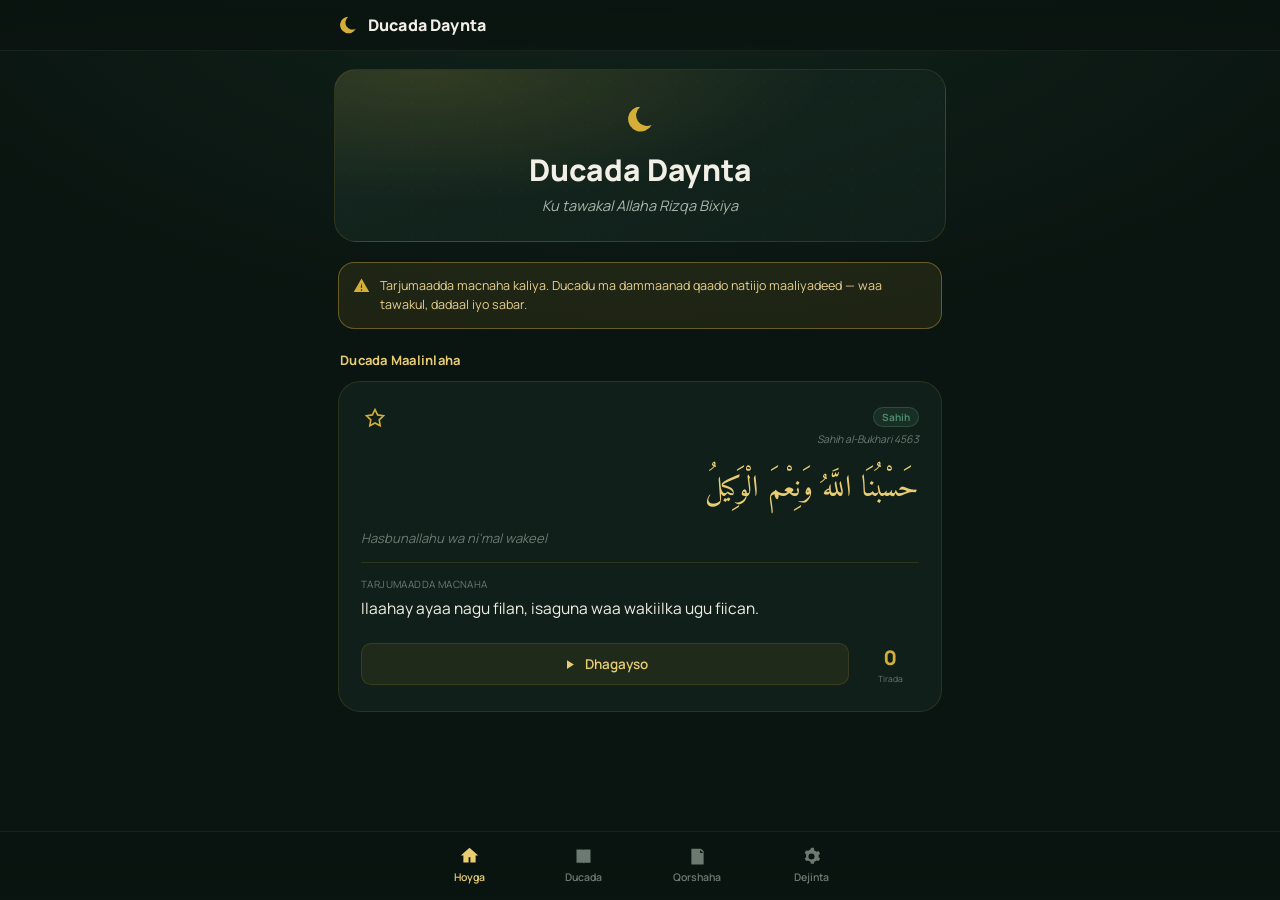
==== index.html @ 13202ce5 "Add files via upload" ====
<!DOCTYPE html>
<html lang="so">
<head>
<meta charset="UTF-8">
<meta name="viewport" content="width=device-width, initial-scale=1, viewport-fit=cover">
<title>Ducada Daynta</title>
<meta name="description" content="Ducooyin lagu tawakalo Allaha marka daynta la joogo — Soomaali, Carabi iyo Ingiriisi.">
<meta name="theme-color" content="#0a1410">
<link rel="manifest" href="manifest.json">
<link rel="icon" href="icons/favicon.png">
<link rel="apple-touch-icon" href="icons/icon-192.png">

<link rel="preconnect" href="https://fonts.googleapis.com">
<link rel="preconnect" href="https://fonts.gstatic.com" crossorigin>
<link href="https://fonts.googleapis.com/css2?family=Amiri:wght@400;700&family=Manrope:wght@400;500;600;700;800&display=swap" rel="stylesheet">

<link rel="stylesheet" href="style.css">
</head>
<body>

<div id="app" class="app">

  <!-- ======================= HEADER ======================= -->
  <header class="topbar">
    <div class="topbar-inner">
      <span class="brand-mark" aria-hidden="true">
        <svg viewBox="0 0 24 24" width="20" height="20"><path fill="currentColor" d="M12.5 2a10 10 0 1 0 8.9 14.5 8.5 8.5 0 0 1-9.6-13.9c.24-.17.1-.55-.2-.55A9.9 9.9 0 0 0 12.5 2Z"/></svg>
      </span>
      <span class="brand-name" data-i18n="title">Ducada Daynta</span>
      <button id="installBtn" class="install-btn" hidden type="button">
        <svg viewBox="0 0 24 24" width="15" height="15"><path fill="currentColor" d="M12 3v10.6l3.3-3.3 1.4 1.4L12 17l-4.7-4.7 1.4-1.4L12 13.6V3h0ZM5 19h14v2H5z"/></svg>
        <span data-i18n="install">Ku rakib</span>
      </button>
    </div>
  </header>

  <!-- ======================= MAIN VIEWS ======================= -->
  <main id="view" class="view"></main>

  <!-- ======================= TAB BAR ======================= -->
  <nav class="tabbar" role="tablist" aria-label="Main navigation">
    <button class="tab-item" data-tab="home" role="tab" aria-selected="true">
      <svg viewBox="0 0 24 24" width="21" height="21"><path fill="currentColor" d="M12 3 2 12h3v8h6v-6h2v6h6v-8h3L12 3Z"/></svg>
      <span data-i18n="tab_home">Hoyga</span>
    </button>
    <button class="tab-item" data-tab="library" role="tab" aria-selected="false">
      <svg viewBox="0 0 24 24" width="21" height="21"><path fill="currentColor" d="M4 4h6.5c1 0 1.9.4 2.5 1.1V20a3.5 3.5 0 0 0-2.5-1H4V4Zm16 0v15h-6.5a3.5 3.5 0 0 0-2.5 1V5.1A3.4 3.4 0 0 1 13.5 4H20Z"/></svg>
      <span data-i18n="tab_library">Ducada</span>
    </button>
    <button class="tab-item" data-tab="journal" role="tab" aria-selected="false">
      <svg viewBox="0 0 24 24" width="21" height="21"><path fill="currentColor" d="M5 3h11l3 3v15H5V3Zm10 1.5V8h3.5L15 4.5ZM7 12h10v1.6H7V12Zm0 4h10v1.6H7V16Zm0-8h6v1.6H7V8Z"/></svg>
      <span data-i18n="tab_journal">Qorshaha</span>
    </button>
    <button class="tab-item" data-tab="settings" role="tab" aria-selected="false">
      <svg viewBox="0 0 24 24" width="21" height="21"><path fill="currentColor" d="M12 8.5a3.5 3.5 0 1 1 0 7 3.5 3.5 0 0 1 0-7Zm8.2 3.5c0-.6-.05-1.1-.14-1.65l1.8-1.4-1.8-3.1-2.1.8a7.3 7.3 0 0 0-2.85-1.65L14.7 2h-3.4l-.4 2.1a7.3 7.3 0 0 0-2.85 1.65l-2.1-.8-1.8 3.1 1.8 1.4c-.09.55-.14 1.05-.14 1.65s.05 1.1.14 1.65l-1.8 1.4 1.8 3.1 2.1-.8a7.3 7.3 0 0 0 2.85 1.65l.4 2.1h3.4l.4-2.1a7.3 7.3 0 0 0 2.85-1.65l2.1.8 1.8-3.1-1.8-1.4c.09-.55.14-1.05.14-1.65Z"/></svg>
      <span data-i18n="tab_settings">Dejinta</span>
    </button>
  </nav>

</div>

<!-- toast -->
<div id="toast" class="toast" role="status" aria-live="polite"></div>

<script src="app.js"></script>
</body>
</html>
---- style.css ----
/* =============================================================
   Ducada Daynta — design tokens
   Deep green-black canvas, warm gold accent, Amiri for Arabic,
   Manrope for UI. Quiet everywhere, gold spent sparingly.
   ============================================================= */

:root{
  --bg:            #0a1410;
  --bg-elevated:   #101f19;
  --bg-elevated-2: #142720;
  --hairline:      rgba(212,175,55,.14);
  --hairline-soft: rgba(255,255,255,.06);

  --gold:          #d4af37;
  --gold-light:    #e8cd73;
  --gold-dim:      rgba(212,175,55,.5);
  --sage:          #2f6b4f;
  --sage-light:    #4f8a6c;

  --text:          #f2efe6;
  --text-muted:    #a9b4ac;
  --text-faint:    #6d7a72;

  --danger:        #d97b6c;
  --warn-bg:        rgba(212,175,55,.1);
  --warn-border:    rgba(212,175,55,.4);
  --warn-text:      #e6cf8f;

  --radius-s: 10px;
  --radius-m: 16px;
  --radius-l: 22px;

  --font-ui: 'Manrope', system-ui, -apple-system, 'Segoe UI', sans-serif;
  --font-ar: 'Amiri', 'Traditional Arabic', serif;

  --safe-t: env(safe-area-inset-top, 0px);
  --safe-b: env(safe-area-inset-bottom, 0px);
}

*{ box-sizing: border-box; }
html,body{ height:100%; }
html{ scroll-padding-top: var(--safe-t); }

body{
  margin:0;
  background: radial-gradient(120% 90% at 50% -10%, #12241c 0%, var(--bg) 55%);
  color: var(--text);
  font-family: var(--font-ui);
  -webkit-font-smoothing: antialiased;
  overscroll-behavior-y: none;
}

button, input, textarea{ font-family: inherit; color: inherit; }
button{ cursor:pointer; }
:focus-visible{ outline: 2px solid var(--gold); outline-offset: 2px; }

@media (prefers-reduced-motion: reduce){
  *{ animation-duration: .001ms !important; transition-duration: .001ms !important; }
}

/* ================= app shell ================= */

.app{
  min-height: 100%;
  display: flex;
  flex-direction: column;
}

.topbar{
  position: sticky;
  top: 0;
  z-index: 20;
  padding-top: var(--safe-t);
  background: linear-gradient(180deg, rgba(10,20,16,.97), rgba(10,20,16,.86));
  backdrop-filter: blur(10px);
  border-bottom: 1px solid var(--hairline-soft);
}
.topbar-inner{
  max-width: 640px;
  margin: 0 auto;
  padding: 14px 18px;
  display: flex;
  align-items: center;
  gap: 10px;
}
.brand-mark{
  display:flex;
  color: var(--gold);
  flex-shrink: 0;
}
.brand-name{
  font-weight: 800;
  font-size: 16px;
  letter-spacing: .01em;
}
.install-btn{
  margin-inline-start: auto;
  display: flex;
  align-items: center;
  gap: 6px;
  background: transparent;
  border: 1px solid var(--gold-dim);
  color: var(--gold-light);
  font-size: 12.5px;
  font-weight: 600;
  padding: 7px 12px;
  border-radius: 999px;
  transition: background .15s ease, transform .15s ease;
}
.install-btn:active{ transform: scale(.96); }
.install-btn:hover{ background: rgba(212,175,55,.08); }
.install-btn[hidden]{ display: none; }

.view{
  flex: 1;
  max-width: 640px;
  width: 100%;
  margin: 0 auto;
  padding: 0 18px 110px;
}

/* ================= tab bar ================= */

.tabbar{
  position: fixed;
  inset-inline: 0;
  bottom: 0;
  z-index: 30;
  display: flex;
  justify-content: center;
  gap: 4px;
  padding: 8px 14px calc(10px + var(--safe-b));
  background: linear-gradient(0deg, rgba(10,20,16,.98), rgba(10,20,16,.9));
  border-top: 1px solid var(--hairline-soft);
  backdrop-filter: blur(10px);
}
.tab-item{
  flex: 1;
  max-width: 110px;
  background: none;
  border: none;
  display: flex;
  flex-direction: column;
  align-items: center;
  gap: 3px;
  padding: 6px 4px;
  color: var(--text-faint);
  border-radius: var(--radius-s);
  transition: color .15s ease;
}
.tab-item svg{ transition: transform .15s ease; }
.tab-item[aria-selected="true"]{ color: var(--gold-light); }
.tab-item[aria-selected="true"] svg{ transform: translateY(-1px); }
.tab-item span{ font-size: 10.5px; font-weight: 600; }

/* ================= hero (home) ================= */

.hero{
  position: relative;
  margin: 18px -4px 20px;
  padding: 34px 22px 26px;
  border-radius: var(--radius-l);
  background:
    radial-gradient(120% 140% at 15% 0%, rgba(212,175,55,.16), transparent 55%),
    linear-gradient(160deg, var(--bg-elevated-2), var(--bg-elevated));
  border: 1px solid var(--hairline);
  overflow: hidden;
  text-align: center;
}
.hero::after{
  content:"";
  position: absolute;
  inset: 0;
  background-image: radial-gradient(circle, rgba(212,175,55,.35) 1px, transparent 1px);
  background-size: 22px 22px;
  opacity: .07;
  pointer-events: none;
}
.hero-crescent{ color: var(--gold); margin-bottom: 10px; }
.hero-title{
  font-size: 26px;
  font-weight: 800;
  margin: 0 0 6px;
  letter-spacing: .01em;
}
.hero-sub{
  margin: 0;
  color: var(--text-muted);
  font-size: 14.5px;
  font-style: italic;
}

.section-title{
  font-size: 13px;
  font-weight: 700;
  color: var(--gold-light);
  margin: 22px 2px 12px;
  letter-spacing: .02em;
}
.section-title:first-child{ margin-top: 6px; }

/* ================= disclaimer ================= */

.disclaimer{
  display:flex;
  gap:10px;
  background: var(--warn-bg);
  border: 1px solid var(--warn-border);
  border-radius: var(--radius-m);
  padding: 13px 14px;
  margin-bottom: 6px;
}
.disclaimer svg{ flex-shrink:0; color: var(--gold); margin-top:1px; }
.disclaimer p{
  margin: 0;
  color: var(--warn-text);
  font-size: 12.5px;
  line-height: 1.55;
}

/* ================= dua card ================= */

.dua-card{
  background: var(--bg-elevated);
  border: 1px solid var(--hairline);
  border-radius: var(--radius-l);
  padding: 22px;
  margin-bottom: 16px;
}
.dua-card-head{
  display:flex;
  justify-content: space-between;
  align-items: flex-start;
  margin-bottom: 14px;
  gap: 10px;
}
.fav-btn{
  background:none;
  border:none;
  color: var(--gold);
  font-size: 22px;
  line-height: 1;
  padding: 2px;
}
.fav-btn svg{ display:block; }
.source-block{ text-align: end; }
.grade-badge{
  display:inline-block;
  font-size: 10px;
  font-weight: 700;
  color: var(--sage-light);
  background: rgba(79,138,108,.15);
  border: 1px solid rgba(79,138,108,.35);
  padding: 2px 8px;
  border-radius: 999px;
  margin-bottom: 5px;
}
.source-text{ font-size: 10.5px; color: var(--text-faint); font-style: italic; }

.arabic-text{
  font-family: var(--font-ar);
  direction: rtl;
  font-size: 27px;
  line-height: 1.9;
  color: var(--gold-light);
  margin: 0 0 12px;
  text-align: right;
}
.translit-text{
  font-size: 13px;
  color: var(--text-faint);
  font-style: italic;
  margin: 0 0 14px;
  line-height: 1.5;
}
.divider{ height:1px; background: var(--hairline); margin: 14px 0; }
.meaning-label{
  font-size: 10px;
  color: var(--text-faint);
  letter-spacing: .04em;
  margin: 0 0 5px;
}
.meaning-text{
  font-size: 15.5px;
  color: var(--text);
  line-height: 1.65;
  margin: 0;
}
.meaning-text[dir="rtl"]{ text-align: right; font-family: var(--font-ar); font-size: 17px; }

.dua-actions{
  display:flex;
  align-items:center;
  gap: 12px;
  margin-top: 18px;
}
.play-btn{
  flex:1;
  display:flex;
  align-items:center;
  justify-content:center;
  gap: 8px;
  background: rgba(212,175,55,.08);
  border: 1px solid var(--hairline);
  color: var(--gold-light);
  font-weight: 600;
  font-size: 13.5px;
  padding: 11px;
  border-radius: var(--radius-s);
  transition: background .15s ease;
}
.play-btn:hover{ background: rgba(212,175,55,.14); }
.play-btn.playing{ color: var(--text); border-color: var(--hairline-soft); }

.counter-btn{
  display:flex;
  flex-direction: column;
  align-items:center;
  background: none;
  border: none;
  padding: 4px 8px;
  min-width: 58px;
}
.counter-num{
  font-size: 20px;
  font-weight: 800;
  color: var(--gold);
  font-variant-numeric: tabular-nums;
}
.counter-lbl{ font-size: 8.5px; color: var(--text-faint); margin-top: 2px; }

/* ================= journal / lock ================= */

.lock-screen{
  min-height: 60vh;
  display:flex;
  flex-direction: column;
  align-items:center;
  justify-content:center;
  text-align:center;
  padding: 20px;
}
.lock-icon{
  width:56px; height:56px;
  border-radius:50%;
  display:flex; align-items:center; justify-content:center;
  background: rgba(212,175,55,.1);
  border: 1px solid var(--hairline);
  color: var(--gold);
  margin-bottom: 18px;
}
.lock-title{ font-size: 19px; font-weight: 800; margin: 0 0 8px; }
.lock-sub{ color: var(--text-muted); font-size: 13.5px; margin: 0 0 24px; max-width: 260px; }

.pin-dots{ display:flex; gap: 12px; margin-bottom: 22px; }
.pin-dot{
  width:13px; height:13px; border-radius:50%;
  border: 1.5px solid var(--gold-dim);
  background: transparent;
  transition: background .12s ease;
}
.pin-dot.filled{ background: var(--gold); }
.pin-dot.shake-error{ border-color: var(--danger); }

.pinpad{
  display:grid;
  grid-template-columns: repeat(3, 1fr);
  gap: 12px;
  width: 100%;
  max-width: 260px;
}
.pinpad button{
  aspect-ratio: 1;
  border-radius: 50%;
  background: var(--bg-elevated);
  border: 1px solid var(--hairline-soft);
  font-size: 19px;
  font-weight: 600;
  color: var(--text);
}
.pinpad button:active{ background: var(--bg-elevated-2); }
.pinpad button.ghost{ background: none; border: none; color: var(--text-faint); font-size: 13px; }

.lock-error{ color: var(--danger); font-size: 12.5px; min-height: 18px; margin-bottom: 4px; }

.setup-pin-note{
  font-size: 12px;
  color: var(--text-faint);
  margin-top: 16px;
  max-width: 240px;
}

textarea.journal-input{
  width:100%;
  background: var(--bg-elevated);
  border: 1px solid var(--hairline);
  border-radius: var(--radius-m);
  padding: 14px;
  min-height: 110px;
  resize: vertical;
  color: var(--text);
  font-size: 15px;
  line-height: 1.55;
  margin-bottom: 12px;
}
textarea.journal-input::placeholder{ color: var(--text-faint); }
textarea.journal-input[dir="rtl"]{ text-align: right; }

.save-btn, .primary-btn{
  width:100%;
  background: linear-gradient(135deg, var(--gold), #b6912a);
  color: #14210e;
  font-weight: 800;
  font-size: 14.5px;
  padding: 13px;
  border: none;
  border-radius: var(--radius-s);
  display:flex; align-items:center; justify-content:center; gap:8px;
}
.save-btn:active, .primary-btn:active{ transform: scale(.99); }

.empty-state{
  text-align:center;
  color: var(--text-faint);
  font-size: 13.5px;
  padding: 30px 0;
}

.entry{
  background: var(--bg-elevated);
  border-inline-start: 3px solid var(--gold);
  border-radius: var(--radius-s);
  padding: 14px 16px;
  margin-bottom: 10px;
}
.entry-head{
  display:flex; justify-content:space-between; align-items:center;
  margin-bottom:6px;
}
.entry-date{ font-size:11px; color: var(--text-faint); }
.entry-tag{ font-size:10px; color: var(--text-faint); font-style:italic; }
.entry-text{ font-size: 14.5px; line-height:1.5; color: var(--text); margin:0; white-space: pre-wrap; }
.entry-text[dir="rtl"]{ text-align:right; }
.entry-del{
  background:none; border:none; color: var(--text-faint);
  font-size: 11px; margin-top: 8px; padding: 0;
}
.entry-del:hover{ color: var(--danger); }

/* ================= settings ================= */

.field-label{
  font-size: 12.5px;
  font-weight: 700;
  color: var(--text-muted);
  margin: 0 0 10px;
}
.lang-row{ display:flex; gap:8px; margin-bottom: 22px; }
.lang-btn{
  flex:1;
  background: var(--bg-elevated);
  border: 1px solid var(--hairline-soft);
  color: var(--text-muted);
  padding: 11px 6px;
  border-radius: var(--radius-s);
  font-weight: 600;
  font-size: 13px;
}
.lang-btn.active{
  background: rgba(212,175,55,.12);
  border-color: var(--gold-dim);
  color: var(--gold-light);
}

.setting-row{
  display:flex;
  justify-content: space-between;
  align-items:center;
  background: var(--bg-elevated);
  border: 1px solid var(--hairline-soft);
  border-radius: var(--radius-m);
  padding: 15px 16px;
  margin-bottom: 10px;
}
.setting-row-text .t{ font-size: 14.5px; font-weight: 600; }
.setting-row-text .d{ font-size: 11.5px; color: var(--text-faint); margin-top:2px; }

.switch{
  position: relative;
  width: 42px; height: 24px;
  background: var(--bg-elevated-2);
  border: 1px solid var(--hairline-soft);
  border-radius: 999px;
  flex-shrink: 0;
}
.switch::after{
  content:"";
  position:absolute; top:2px; left:2px;
  width: 18px; height: 18px;
  border-radius:50%;
  background: var(--text-faint);
  transition: transform .15s ease, background .15s ease;
}
.switch.on{ border-color: var(--gold-dim); }
.switch.on::after{ transform: translateX(18px); background: var(--gold); }

.danger-btn{
  width:100%;
  background: none;
  border: 1px solid rgba(217,123,108,.4);
  color: var(--danger);
  padding: 12px;
  border-radius: var(--radius-s);
  font-weight: 600;
  font-size: 13.5px;
  margin-top: 6px;
}

.about-block{
  margin-top: 26px;
  text-align:center;
  color: var(--text-faint);
  font-size: 11.5px;
  line-height: 1.7;
}

/* ================= toast ================= */

.toast{
  position: fixed;
  left: 50%;
  bottom: calc(84px + var(--safe-b));
  transform: translate(-50%, 12px);
  background: #1a2b23;
  border: 1px solid var(--hairline);
  color: var(--text);
  font-size: 13px;
  padding: 11px 18px;
  border-radius: 999px;
  opacity: 0;
  pointer-events: none;
  transition: opacity .2s ease, transform .2s ease;
  z-index: 50;
  white-space: nowrap;
  max-width: 90vw;
  overflow: hidden;
  text-overflow: ellipsis;
}
.toast.show{ opacity: 1; transform: translate(-50%, 0); }

/* ================= modal ================= */
.modal-backdrop{
  position: fixed; inset:0;
  background: rgba(5,10,8,.7);
  backdrop-filter: blur(2px);
  display:flex; align-items:flex-end; justify-content:center;
  z-index: 60;
}
.modal-sheet{
  width:100%; max-width: 480px;
  background: var(--bg-elevated);
  border: 1px solid var(--hairline);
  border-bottom: none;
  border-radius: var(--radius-l) var(--radius-l) 0 0;
  padding: 22px 20px calc(22px + var(--safe-b));
}
.modal-title{ font-size: 16px; font-weight:800; margin:0 0 8px; }
.modal-body{ font-size: 13.5px; color: var(--text-muted); line-height:1.55; margin: 0 0 18px; }
.modal-actions{ display:flex; gap:10px; }
.modal-actions button{ flex:1; padding:12px; border-radius: var(--radius-s); font-weight:700; font-size:13.5px; }
.modal-cancel{ background: none; border: 1px solid var(--hairline-soft); color: var(--text-muted); }
.modal-confirm{ background: var(--danger); border:none; color:#2a0f0a; }

/* ================= rtl helpers ================= */
[dir="rtl"] .entry-del{ text-align: right; }

@media (min-width: 520px){
  .hero-title{ font-size: 30px; }
  .arabic-text{ font-size: 30px; }
}
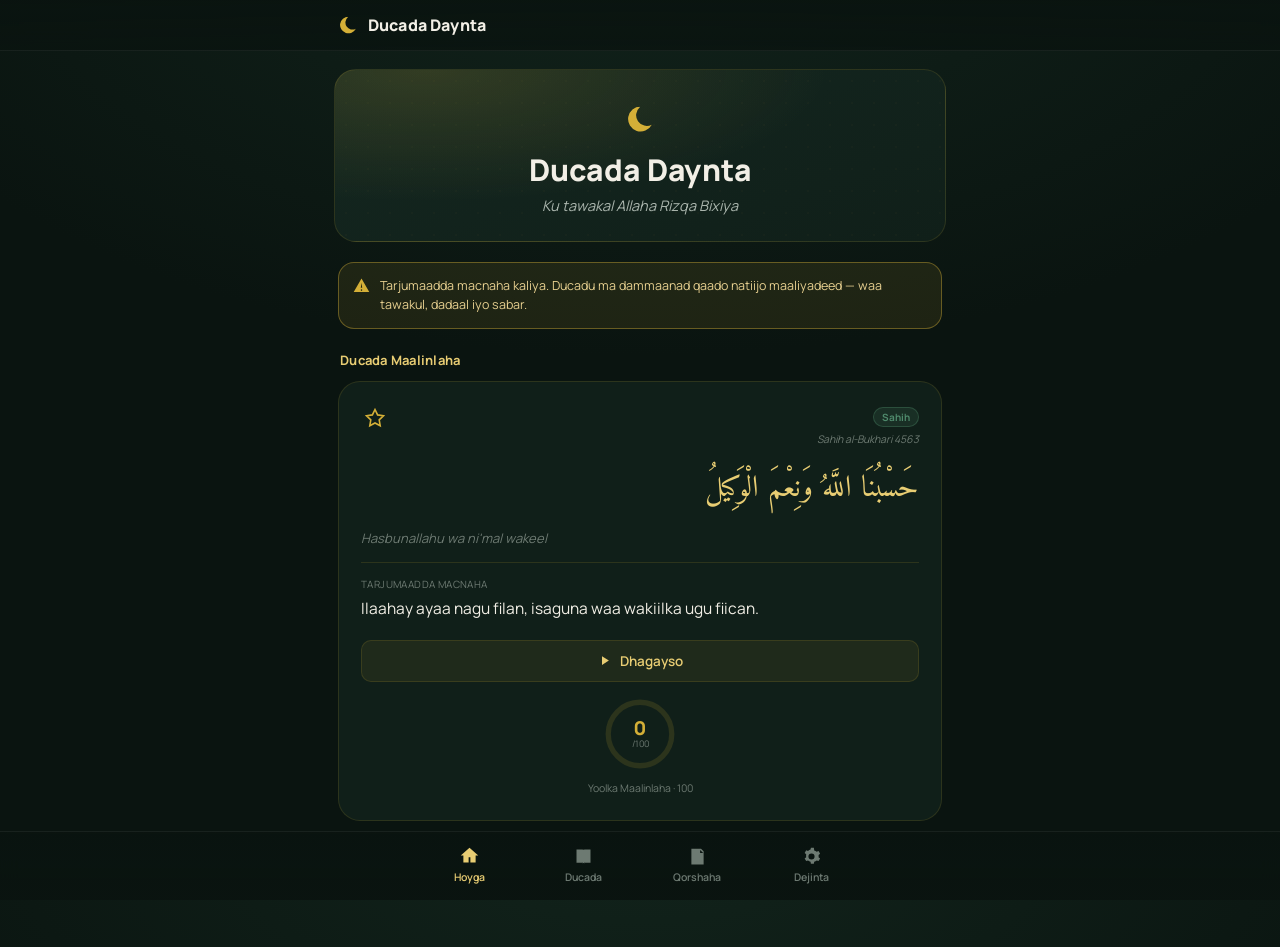
==== commit e360be70: "Update print statement from 'Hello' to 'Goodbye'" ====
--- a/index.html
+++ b/index.html
@@ -6,6 +6,8 @@
 <title>Ducada Daynta</title>
 <meta name="description" content="Ducooyin lagu tawakalo Allaha marka daynta la joogo — Soomaali, Carabi iyo Ingiriisi.">
 <meta name="theme-color" content="#0a1410">
+<link rel="icon" type="image/png" href="[data-uri]">
+  <link rel="apple-touch-icon" href="[data-uri]">
 <link rel="manifest" href="manifest.json">
 <link rel="icon" href="icons/favicon.png">
 <link rel="apple-touch-icon" href="icons/icon-192.png">
--- a/style.css
+++ b/style.css
@@ -290,12 +290,13 @@
 
 .dua-actions{
   display:flex;
-  align-items:center;
-  gap: 12px;
+  flex-direction: column;
+  align-items:stretch;
+  gap: 16px;
   margin-top: 18px;
 }
 .play-btn{
-  flex:1;
+  width: 100%;
   display:flex;
   align-items:center;
   justify-content:center;
@@ -312,22 +313,82 @@
 .play-btn:hover{ background: rgba(212,175,55,.14); }
 .play-btn.playing{ color: var(--text); border-color: var(--hairline-soft); }
 
-.counter-btn{
+/* ---- daily dhikr ring counter ---- */
+.dhikr-block{
   display:flex;
   flex-direction: column;
   align-items:center;
+  gap: 8px;
+}
+.dhikr-ring-btn{
+  position: relative;
+  width: 72px;
+  height: 72px;
   background: none;
   border: none;
-  padding: 4px 8px;
-  min-width: 58px;
-}
-.counter-num{
-  font-size: 20px;
+  padding: 0;
+  display:flex;
+  align-items:center;
+  justify-content:center;
+}
+.dhikr-ring-btn svg{ transform: rotate(-90deg); }
+.dhikr-ring-track{ stroke: rgba(212,175,55,.14); }
+.dhikr-ring-fill{
+  stroke: var(--gold);
+  stroke-linecap: round;
+  transition: stroke-dashoffset .25s ease;
+}
+.dhikr-ring-fill.complete{ stroke: var(--gold-light); }
+.dhikr-ring-btn:active svg{ transform: rotate(-90deg) scale(.96); }
+.dhikr-center{
+  position: absolute;
+  inset: 0;
+  display:flex;
+  flex-direction: column;
+  align-items:center;
+  justify-content:center;
+  line-height: 1;
+}
+.dhikr-count{
+  font-size: 19px;
   font-weight: 800;
   color: var(--gold);
   font-variant-numeric: tabular-nums;
 }
-.counter-lbl{ font-size: 8.5px; color: var(--text-faint); margin-top: 2px; }
+.dhikr-ring-btn.complete .dhikr-count{ color: var(--gold-light); }
+.dhikr-goal{ font-size: 9px; color: var(--text-faint); margin-top: 1px; }
+.dhikr-edit-btn{
+  background: none;
+  border: none;
+  color: var(--text-faint);
+  font-size: 10.5px;
+  padding: 3px 8px;
+  border-radius: 999px;
+}
+.dhikr-edit-btn:hover{ color: var(--gold-light); }
+
+@keyframes dhikr-pop{
+  0%{ transform: scale(1); }
+  40%{ transform: scale(1.12); }
+  100%{ transform: scale(1); }
+}
+.dhikr-ring-btn.just-completed{ animation: dhikr-pop .35s ease; }
+
+.goal-input{
+  width:100%;
+  background: var(--bg-elevated-2);
+  border: 1px solid var(--hairline);
+  border-radius: var(--radius-s);
+  padding: 12px 14px;
+  color: var(--text);
+  font-size: 20px;
+  font-weight: 700;
+  text-align: center;
+  margin-bottom: 18px;
+  -moz-appearance: textfield;
+}
+.goal-input::-webkit-outer-spin-button,
+.goal-input::-webkit-inner-spin-button{ -webkit-appearance: none; margin: 0; }
 
 /* ================= journal / lock ================= */
 
